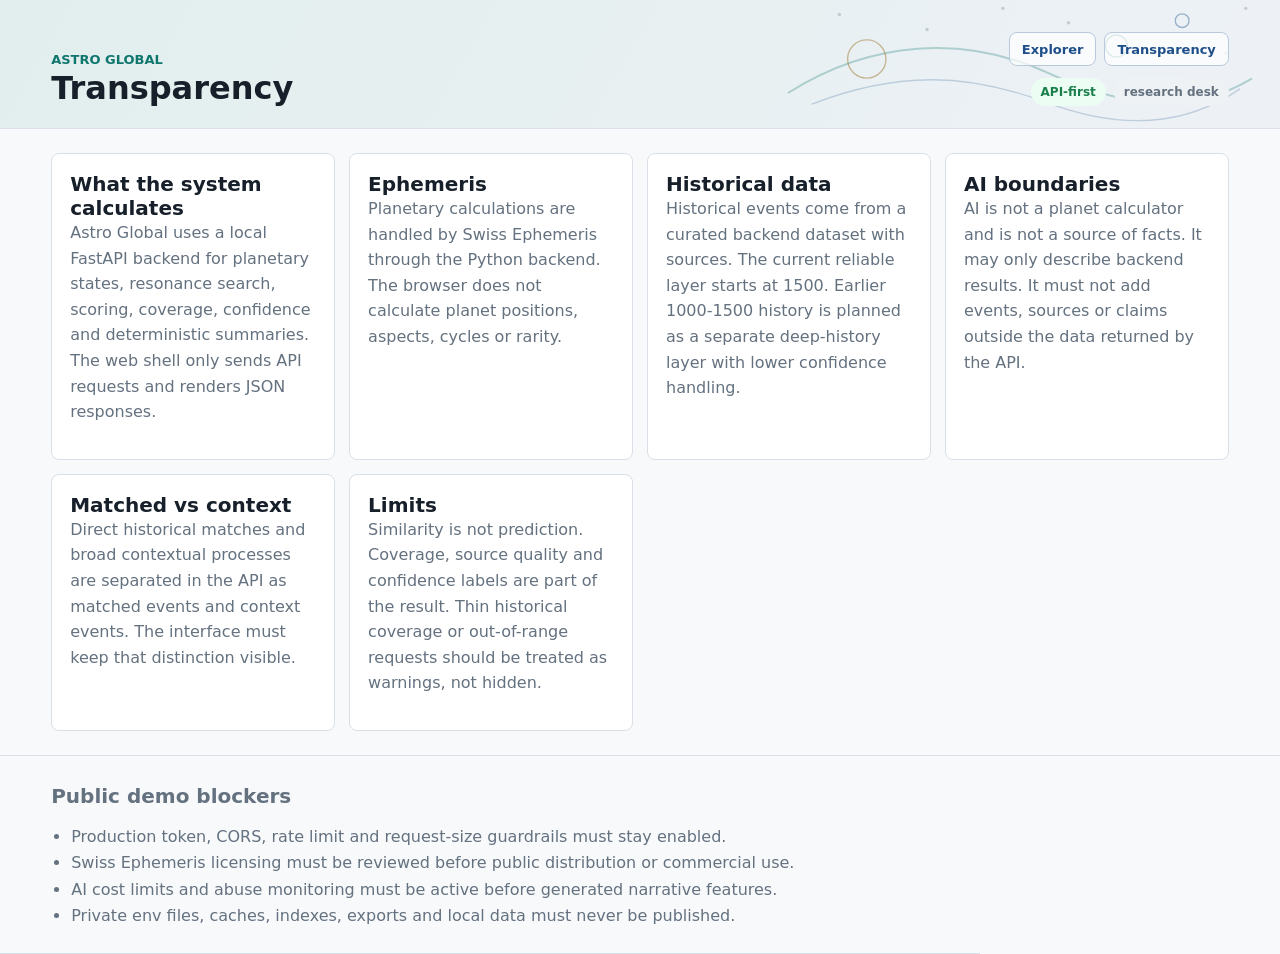
==== web/transparency/index.html @ ae2123a4 "feat: add web transparency page" ====
<!doctype html>
<html lang="pl">
  <head>
    <meta charset="utf-8" />
    <meta name="viewport" content="width=device-width, initial-scale=1" />
    <title>Astro Global Transparency</title>
    <link rel="stylesheet" href="../styles.css" />
  </head>
  <body>
    <header class="topbar">
      <div>
        <p class="eyebrow">Astro Global</p>
        <h1>Transparency</h1>
      </div>
      <div class="topbar-side">
        <nav class="site-nav" aria-label="Site navigation">
          <a href="../index.html">Explorer</a>
          <a href="./">Transparency</a>
        </nav>
        <div class="status-strip">
          <span class="badge ok">API-first</span>
          <span class="badge muted">research desk</span>
        </div>
      </div>
    </header>

    <main>
      <section class="band transparency-grid" aria-label="Project transparency">
        <article class="transparency-card">
          <h2>What the system calculates</h2>
          <p>
            Astro Global uses a local FastAPI backend for planetary states, resonance
            search, scoring, coverage, confidence and deterministic summaries. The web
            shell only sends API requests and renders JSON responses.
          </p>
        </article>

        <article class="transparency-card">
          <h2>Ephemeris</h2>
          <p>
            Planetary calculations are handled by Swiss Ephemeris through the Python
            backend. The browser does not calculate planet positions, aspects, cycles or
            rarity.
          </p>
        </article>

        <article class="transparency-card">
          <h2>Historical data</h2>
          <p>
            Historical events come from a curated backend dataset with sources. The
            current reliable layer starts at 1500. Earlier 1000-1500 history is planned
            as a separate deep-history layer with lower confidence handling.
          </p>
        </article>

        <article class="transparency-card">
          <h2>AI boundaries</h2>
          <p>
            AI is not a planet calculator and is not a source of facts. It may only
            describe backend results. It must not add events, sources or claims outside
            the data returned by the API.
          </p>
        </article>

        <article class="transparency-card">
          <h2>Matched vs context</h2>
          <p>
            Direct historical matches and broad contextual processes are separated in
            the API as matched events and context events. The interface must keep that
            distinction visible.
          </p>
        </article>

        <article class="transparency-card">
          <h2>Limits</h2>
          <p>
            Similarity is not prediction. Coverage, source quality and confidence labels
            are part of the result. Thin historical coverage or out-of-range requests
            should be treated as warnings, not hidden.
          </p>
        </article>
      </section>

      <section class="band transparency-note">
        <h2>Public demo blockers</h2>
        <ul class="plain-list">
          <li>Production token, CORS, rate limit and request-size guardrails must stay enabled.</li>
          <li>Swiss Ephemeris licensing must be reviewed before public distribution or commercial use.</li>
          <li>AI cost limits and abuse monitoring must be active before generated narrative features.</li>
          <li>Private env files, caches, indexes, exports and local data must never be published.</li>
        </ul>
      </section>
    </main>
  </body>
</html>
---- web/styles.css ----
:root {
  color-scheme: light;
  --ink: #17202a;
  --muted: #64717f;
  --line: #d9e0e7;
  --paper: #f7f9fb;
  --panel: #ffffff;
  --teal: #0f766e;
  --blue: #1f4f8a;
  --amber: #a16207;
  --red: #b42318;
  --green: #1b7f4b;
  font-family:
    Inter, ui-sans-serif, system-ui, -apple-system, BlinkMacSystemFont, "Segoe UI", sans-serif;
}

* {
  box-sizing: border-box;
}

body {
  margin: 0;
  background: var(--paper);
  color: var(--ink);
}

.topbar {
  min-height: 128px;
  display: flex;
  align-items: end;
  justify-content: space-between;
  gap: 24px;
  padding: 32px clamp(18px, 4vw, 56px) 22px;
  border-bottom: 1px solid var(--line);
  background:
    linear-gradient(120deg, rgba(15, 118, 110, 0.12), rgba(31, 79, 138, 0.08)),
    url("./assets/horizon.svg") right bottom / 520px auto no-repeat,
    var(--panel);
}

.eyebrow {
  margin: 0 0 4px;
  color: var(--teal);
  font-size: 13px;
  font-weight: 700;
  text-transform: uppercase;
}

h1,
h2,
h3,
p {
  margin-top: 0;
}

h1 {
  margin-bottom: 0;
  font-size: 32px;
  line-height: 1.1;
  letter-spacing: 0;
}

h2 {
  margin-bottom: 0;
  font-size: 20px;
}

h3 {
  margin-bottom: 10px;
  font-size: 16px;
}

.band {
  padding: 24px clamp(18px, 4vw, 56px);
  border-bottom: 1px solid var(--line);
}

.control-grid,
.search-grid {
  display: grid;
  align-items: end;
  gap: 14px;
}

.control-grid {
  grid-template-columns: minmax(220px, 1.2fr) minmax(220px, 1fr) auto;
}

.search-grid {
  grid-template-columns: minmax(220px, 1.4fr) minmax(120px, 0.7fr) minmax(220px, 1fr) repeat(3, minmax(110px, 0.55fr)) auto;
}

label {
  display: grid;
  gap: 6px;
  color: var(--muted);
  font-size: 13px;
  font-weight: 700;
}

input,
select,
button {
  min-height: 42px;
  border: 1px solid var(--line);
  border-radius: 8px;
  font: inherit;
}

input,
select {
  width: 100%;
  padding: 0 12px;
  background: var(--panel);
  color: var(--ink);
}

button {
  padding: 0 16px;
  background: var(--panel);
  color: var(--blue);
  border-color: #b9c9dc;
  cursor: pointer;
  font-weight: 700;
}

button:hover {
  border-color: var(--blue);
}

.primary-action {
  background: var(--teal);
  border-color: var(--teal);
  color: #fff;
}

.button-row {
  display: flex;
  gap: 8px;
  flex-wrap: wrap;
}

.status-strip {
  display: flex;
  gap: 8px;
  flex-wrap: wrap;
  justify-content: end;
}

.topbar-side {
  display: grid;
  justify-items: end;
  gap: 12px;
}

.site-nav {
  display: flex;
  flex-wrap: wrap;
  gap: 8px;
  justify-content: end;
}

.site-nav a {
  display: inline-flex;
  align-items: center;
  min-height: 34px;
  padding: 0 12px;
  border: 1px solid #b9c9dc;
  border-radius: 8px;
  background: rgba(255, 255, 255, 0.72);
  color: var(--blue);
  font-size: 13px;
  font-weight: 800;
  text-decoration: none;
}

.site-nav a:hover {
  border-color: var(--blue);
  background: #fff;
}

.badge {
  display: inline-flex;
  align-items: center;
  min-height: 28px;
  padding: 0 10px;
  border-radius: 999px;
  background: #edf7f5;
  color: var(--teal);
  font-size: 12px;
  font-weight: 800;
}

.badge.muted {
  background: #eef2f5;
  color: var(--muted);
}

.badge.warn {
  background: #fff7e6;
  color: var(--amber);
}

.badge.error {
  background: #fff1f0;
  color: var(--red);
}

.badge.ok {
  background: #ecfdf3;
  color: var(--green);
}

.output-head {
  display: flex;
  align-items: center;
  justify-content: space-between;
  gap: 16px;
  margin-bottom: 16px;
}

.summary-panel {
  display: grid;
  gap: 10px;
  margin-bottom: 18px;
}

.summary-text {
  max-width: 980px;
  line-height: 1.55;
}

.metric-row {
  display: flex;
  gap: 8px;
  flex-wrap: wrap;
}

.episodes-panel {
  display: grid;
  grid-template-columns: repeat(auto-fit, minmax(280px, 1fr));
  gap: 14px;
  margin-bottom: 18px;
}

.episode {
  border: 1px solid var(--line);
  border-radius: 8px;
  background: var(--panel);
  padding: 14px;
}

.event-list {
  margin: 0;
  padding-left: 18px;
  color: var(--ink);
  line-height: 1.5;
}

.event-list small {
  color: var(--muted);
}

.json-panel {
  max-height: 420px;
  overflow: auto;
  margin: 0;
  padding: 16px;
  border: 1px solid var(--line);
  border-radius: 8px;
  background: #101820;
  color: #dbeafe;
  font-size: 12px;
  line-height: 1.5;
}

.transparency-grid {
  display: grid;
  grid-template-columns: repeat(auto-fit, minmax(280px, 1fr));
  gap: 14px;
}

.transparency-card {
  min-height: 190px;
  padding: 18px;
  border: 1px solid var(--line);
  border-radius: 8px;
  background: var(--panel);
}

.transparency-card p,
.transparency-note {
  color: var(--muted);
  line-height: 1.6;
}

.transparency-note {
  max-width: 980px;
}

.plain-list {
  margin: 12px 0 0;
  padding-left: 20px;
  line-height: 1.65;
}

@media (max-width: 1040px) {
  .control-grid,
  .search-grid {
    grid-template-columns: 1fr 1fr;
  }

  .primary-action,
  .button-row {
    grid-column: 1 / -1;
  }
}

@media (max-width: 680px) {
  .topbar {
    align-items: start;
    flex-direction: column;
  }

  .topbar-side,
  .site-nav,
  .status-strip {
    justify-items: start;
    justify-content: start;
  }

  .control-grid,
  .search-grid {
    grid-template-columns: 1fr;
  }

  .button-row {
    display: grid;
    grid-template-columns: 1fr;
  }
}
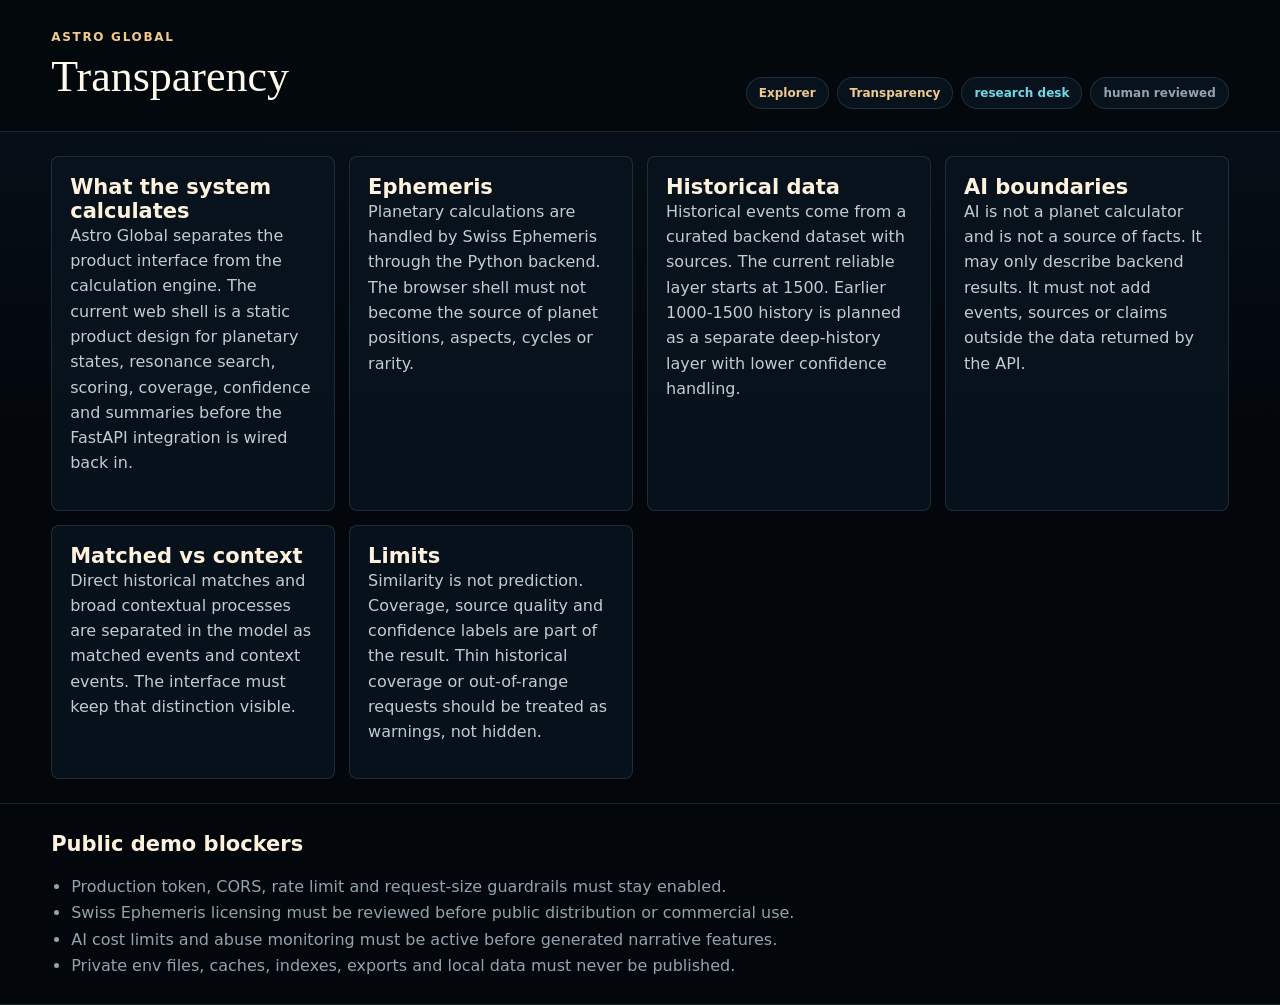
==== commit c884f0e0: "feat: build astro global frontend shell" ====
--- a/web/transparency/index.html
+++ b/web/transparency/index.html
@@ -18,8 +18,8 @@
           <a href="./">Transparency</a>
         </nav>
         <div class="status-strip">
-          <span class="badge ok">API-first</span>
-          <span class="badge muted">research desk</span>
+          <span class="badge ok">research desk</span>
+          <span class="badge muted">human reviewed</span>
         </div>
       </div>
     </header>
@@ -29,9 +29,10 @@
         <article class="transparency-card">
           <h2>What the system calculates</h2>
           <p>
-            Astro Global uses a local FastAPI backend for planetary states, resonance
-            search, scoring, coverage, confidence and deterministic summaries. The web
-            shell only sends API requests and renders JSON responses.
+            Astro Global separates the product interface from the calculation engine.
+            The current web shell is a static product design for planetary states,
+            resonance search, scoring, coverage, confidence and summaries before the
+            FastAPI integration is wired back in.
           </p>
         </article>
 
@@ -39,8 +40,8 @@
           <h2>Ephemeris</h2>
           <p>
             Planetary calculations are handled by Swiss Ephemeris through the Python
-            backend. The browser does not calculate planet positions, aspects, cycles or
-            rarity.
+            backend. The browser shell must not become the source of planet positions,
+            aspects, cycles or rarity.
           </p>
         </article>
 
@@ -66,7 +67,7 @@
           <h2>Matched vs context</h2>
           <p>
             Direct historical matches and broad contextual processes are separated in
-            the API as matched events and context events. The interface must keep that
+            the model as matched events and context events. The interface must keep that
             distinction visible.
           </p>
         </article>
--- a/web/styles.css
+++ b/web/styles.css
@@ -1,15 +1,22 @@
 :root {
-  color-scheme: light;
-  --ink: #17202a;
-  --muted: #64717f;
-  --line: #d9e0e7;
-  --paper: #f7f9fb;
-  --panel: #ffffff;
-  --teal: #0f766e;
-  --blue: #1f4f8a;
-  --amber: #a16207;
-  --red: #b42318;
-  --green: #1b7f4b;
+  color-scheme: dark;
+  --bg: #03070c;
+  --bg-2: #07111b;
+  --panel: rgba(9, 20, 31, 0.88);
+  --panel-2: rgba(12, 28, 42, 0.76);
+  --line: rgba(136, 166, 183, 0.18);
+  --line-strong: rgba(214, 165, 107, 0.48);
+  --text: #edf4f4;
+  --muted: #93a3ad;
+  --soft: #c2ccd0;
+  --copper: #d6a56b;
+  --copper-2: #f0c98d;
+  --cyan: #72d8e7;
+  --green: #93c77d;
+  --violet: #a27ad1;
+  --red: #ba5e55;
+  --radius: 8px;
+  --shadow: 0 26px 90px rgba(0, 0, 0, 0.42);
   font-family:
     Inter, ui-sans-serif, system-ui, -apple-system, BlinkMacSystemFont, "Segoe UI", sans-serif;
 }
@@ -18,32 +25,29 @@
   box-sizing: border-box;
 }
 
+html {
+  min-width: 320px;
+  background: var(--bg);
+}
+
 body {
   margin: 0;
-  background: var(--paper);
-  color: var(--ink);
-}
-
-.topbar {
-  min-height: 128px;
-  display: flex;
-  align-items: end;
-  justify-content: space-between;
-  gap: 24px;
-  padding: 32px clamp(18px, 4vw, 56px) 22px;
-  border-bottom: 1px solid var(--line);
   background:
-    linear-gradient(120deg, rgba(15, 118, 110, 0.12), rgba(31, 79, 138, 0.08)),
-    url("./assets/horizon.svg") right bottom / 520px auto no-repeat,
-    var(--panel);
-}
-
-.eyebrow {
-  margin: 0 0 4px;
-  color: var(--teal);
-  font-size: 13px;
-  font-weight: 700;
-  text-transform: uppercase;
+    linear-gradient(180deg, rgba(8, 18, 29, 0.96), rgba(3, 7, 12, 0.98) 42%),
+    radial-gradient(circle at 50% 0, rgba(114, 216, 231, 0.12), transparent 34%),
+    var(--bg);
+  color: var(--text);
+}
+
+button,
+input,
+select,
+textarea {
+  font: inherit;
+}
+
+button {
+  cursor: pointer;
 }
 
 h1,
@@ -54,229 +58,944 @@
 }
 
 h1 {
-  margin-bottom: 0;
-  font-size: 32px;
-  line-height: 1.1;
+  margin-bottom: 10px;
+  color: #fff8ed;
+  font-family: Georgia, "Times New Roman", serif;
+  font-size: 44px;
+  font-weight: 500;
+  line-height: 1;
   letter-spacing: 0;
 }
 
 h2 {
   margin-bottom: 0;
-  font-size: 20px;
+  color: #fff2dd;
+  font-size: 21px;
+  font-weight: 600;
+  letter-spacing: 0;
 }
 
 h3 {
-  margin-bottom: 10px;
+  margin-bottom: 8px;
+  color: #fff2dd;
   font-size: 16px;
-}
-
-.band {
-  padding: 24px clamp(18px, 4vw, 56px);
+  font-weight: 600;
+}
+
+p {
+  color: var(--soft);
+  line-height: 1.58;
+}
+
+a {
+  color: inherit;
+}
+
+.app-header {
+  position: sticky;
+  top: 0;
+  z-index: 20;
+  display: grid;
+  grid-template-columns: minmax(250px, 360px) 1fr auto;
+  gap: 24px;
+  align-items: center;
+  min-height: 92px;
+  padding: 18px clamp(16px, 2.5vw, 34px);
   border-bottom: 1px solid var(--line);
-}
-
-.control-grid,
-.search-grid {
-  display: grid;
-  align-items: end;
-  gap: 14px;
-}
-
-.control-grid {
-  grid-template-columns: minmax(220px, 1.2fr) minmax(220px, 1fr) auto;
-}
-
-.search-grid {
-  grid-template-columns: minmax(220px, 1.4fr) minmax(120px, 0.7fr) minmax(220px, 1fr) repeat(3, minmax(110px, 0.55fr)) auto;
-}
-
-label {
-  display: grid;
-  gap: 6px;
-  color: var(--muted);
+  background: rgba(3, 8, 13, 0.9);
+  backdrop-filter: blur(18px);
+}
+
+.brand-lockup {
+  display: inline-grid;
+  grid-template-columns: 58px 1fr;
+  gap: 16px;
+  align-items: center;
+  color: var(--text);
+  text-decoration: none;
+}
+
+.brand-mark {
+  position: relative;
+  width: 58px;
+  height: 58px;
+  border: 1px solid var(--line-strong);
+  border-radius: 50%;
+  background:
+    linear-gradient(90deg, transparent 48%, rgba(214, 165, 107, 0.46) 49%, transparent 51%),
+    linear-gradient(0deg, transparent 48%, rgba(214, 165, 107, 0.46) 49%, transparent 51%);
+}
+
+.brand-mark::before,
+.brand-mark::after,
+.brand-ring,
+.brand-core {
+  position: absolute;
+  display: block;
+  content: "";
+}
+
+.brand-mark::before {
+  inset: 10px;
+  border: 1px solid rgba(214, 165, 107, 0.42);
+  border-radius: 50%;
+}
+
+.brand-mark::after {
+  left: 13px;
+  top: 13px;
+  width: 8px;
+  height: 8px;
+  border-radius: 50%;
+  background: var(--copper);
+  box-shadow: 24px 4px 0 rgba(114, 216, 231, 0.9), 11px 26px 0 rgba(214, 165, 107, 0.8);
+}
+
+.brand-core {
+  left: 25px;
+  top: 25px;
+  width: 8px;
+  height: 8px;
+  border-radius: 50%;
+  background: #f5d29a;
+}
+
+.brand-ring {
+  border: 1px solid rgba(214, 165, 107, 0.52);
+  border-radius: 50%;
+  transform: rotate(34deg);
+}
+
+.brand-ring-one {
+  inset: 17px 8px;
+}
+
+.brand-ring-two {
+  inset: 8px 17px;
+}
+
+.brand-name {
+  display: block;
+  color: #fff8ed;
+  font-family: Georgia, "Times New Roman", serif;
+  font-size: 25px;
+  letter-spacing: 0;
+  text-transform: uppercase;
+}
+
+.brand-subtitle {
+  display: block;
+  margin-top: 3px;
+  color: var(--muted);
+  font-size: 11px;
+  font-weight: 700;
+  letter-spacing: 1.8px;
+  text-transform: uppercase;
+}
+
+.primary-nav {
+  display: flex;
+  flex-wrap: wrap;
+  gap: 4px 18px;
+  justify-content: center;
+}
+
+.nav-link {
+  min-height: 36px;
+  padding: 0 0 6px;
+  border: 0;
+  border-bottom: 1px solid transparent;
+  background: transparent;
+  color: var(--soft);
   font-size: 13px;
   font-weight: 700;
+  letter-spacing: 0.8px;
+  text-decoration: none;
+  text-transform: uppercase;
+}
+
+.nav-link:hover,
+.nav-link.active {
+  color: var(--copper-2);
+  border-color: var(--copper);
+}
+
+.nav-link-anchor {
+  display: inline-flex;
+  align-items: center;
+}
+
+.header-actions {
+  display: flex;
+  gap: 10px;
+  justify-content: end;
+}
+
+.icon-button,
+.profile-chip {
+  display: inline-grid;
+  place-items: center;
+  width: 40px;
+  height: 40px;
+  border: 1px solid var(--line);
+  border-radius: 50%;
+  background: rgba(13, 27, 40, 0.62);
+  color: var(--text);
+}
+
+.profile-chip {
+  border-color: rgba(214, 165, 107, 0.58);
+  color: var(--copper-2);
+  font-size: 13px;
+}
+
+.site-shell {
+  padding: 18px clamp(14px, 2vw, 28px) 38px;
+}
+
+.product-intro {
+  display: grid;
+  grid-template-columns: minmax(280px, 1fr) minmax(260px, 620px);
+  gap: 24px;
+  align-items: end;
+  min-height: 190px;
+  padding: 34px 8px 28px;
+}
+
+.intro-copy {
+  max-width: 780px;
+  margin-bottom: 0;
+  color: #d8e4e5;
+  font-size: 18px;
+}
+
+.intro-metrics {
+  display: grid;
+  grid-template-columns: repeat(3, minmax(0, 1fr));
+  gap: 10px;
+}
+
+.intro-metrics span {
+  min-height: 78px;
+  padding: 14px;
+  border: 1px solid var(--line);
+  border-radius: var(--radius);
+  background: rgba(10, 22, 34, 0.78);
+  color: var(--muted);
+  font-size: 12px;
+  line-height: 1.35;
+}
+
+.intro-metrics strong {
+  display: block;
+  margin-bottom: 4px;
+  color: var(--copper-2);
+  font-size: 20px;
+}
+
+.workspace {
+  display: grid;
+  grid-template-columns: minmax(238px, 280px) minmax(0, 1fr) minmax(280px, 330px);
+  gap: 14px;
+  align-items: start;
+}
+
+.side-panel,
+.observatory-panel,
+.sub-panel,
+.research-card,
+.contact-form {
+  border: 1px solid var(--line);
+  border-radius: var(--radius);
+  background:
+    linear-gradient(180deg, rgba(13, 29, 43, 0.88), rgba(5, 13, 22, 0.92)),
+    var(--panel);
+  box-shadow: var(--shadow);
+}
+
+.side-panel,
+.observatory-panel {
+  min-height: 680px;
+}
+
+.side-panel {
+  display: grid;
+  gap: 14px;
+  padding: 18px;
+}
+
+.observatory-panel {
+  overflow: hidden;
+}
+
+.panel-heading,
+.panel-topline {
+  display: flex;
+  gap: 14px;
+  align-items: center;
+  justify-content: space-between;
+}
+
+.panel-topline {
+  padding: 18px 22px 14px;
+  border-bottom: 1px solid var(--line);
+}
+
+.eyebrow {
+  margin: 0 0 8px;
+  color: var(--copper-2);
+  font-size: 12px;
+  font-weight: 800;
+  letter-spacing: 1.7px;
+  text-transform: uppercase;
+}
+
+.panel-note {
+  margin: 0 0 10px;
+  color: var(--muted);
+  font-size: 13px;
+}
+
+.status-pill {
+  display: inline-flex;
+  align-items: center;
+  min-height: 24px;
+  padding: 0 9px;
+  border: 1px solid rgba(214, 165, 107, 0.26);
+  border-radius: 999px;
+  background: rgba(214, 165, 107, 0.08);
+  color: var(--copper-2);
+  font-size: 11px;
+  font-weight: 700;
+  white-space: nowrap;
+}
+
+.status-pill.live {
+  border-color: rgba(114, 216, 231, 0.32);
+  background: rgba(114, 216, 231, 0.08);
+  color: var(--cyan);
+}
+
+.planet-list,
+.context-list {
+  display: grid;
+  gap: 0;
+  margin: 0;
+  padding: 0;
+  list-style: none;
+}
+
+.planet-list li,
+.score-list li {
+  display: flex;
+  align-items: center;
+  justify-content: space-between;
+  gap: 10px;
+  min-height: 34px;
+  border-bottom: 1px solid rgba(136, 166, 183, 0.1);
+  color: var(--soft);
+  font-size: 13px;
+}
+
+.planet-list strong,
+.score-list strong {
+  color: #dce7e7;
+  font-size: 12px;
+  font-weight: 500;
+  text-align: right;
+}
+
+.sub-panel {
+  padding: 16px;
+  box-shadow: none;
+}
+
+.resonance-list {
+  display: grid;
+  gap: 12px;
+}
+
+.resonance-list article {
+  display: grid;
+  grid-template-columns: 38px 1fr auto;
+  gap: 12px;
+  align-items: center;
+}
+
+.resonance-list h3,
+.resonance-list p {
+  margin: 0;
+}
+
+.resonance-list h3 {
+  font-size: 14px;
+}
+
+.resonance-list p,
+.resonance-list strong {
+  color: var(--muted);
+  font-size: 11px;
+  font-weight: 500;
+}
+
+.cycle-icon {
+  display: grid;
+  place-items: center;
+  width: 38px;
+  height: 38px;
+  border: 1px solid rgba(214, 165, 107, 0.38);
+  border-radius: 50%;
+  color: var(--copper-2);
+}
+
+.tool-row {
+  display: flex;
+  flex-wrap: wrap;
+  gap: 7px;
+  justify-content: end;
+}
+
+.tool-chip {
+  min-height: 34px;
+  padding: 0 12px;
+  border: 1px solid rgba(136, 166, 183, 0.12);
+  border-radius: 6px;
+  background: rgba(7, 18, 29, 0.76);
+  color: var(--muted);
+  font-size: 11px;
+  text-transform: uppercase;
+}
+
+.tool-chip.active {
+  border-color: rgba(214, 165, 107, 0.5);
+  color: var(--copper-2);
+}
+
+.sky-stage {
+  position: relative;
+  display: grid;
+  grid-template-columns: minmax(320px, 1fr) minmax(210px, 270px);
+  gap: 12px;
+  min-height: 390px;
+  padding: 22px;
+  overflow: hidden;
+  border-bottom: 1px solid var(--line);
+}
+
+.star-field {
+  position: absolute;
+  inset: 0;
+  opacity: 0.78;
+  background-image:
+    radial-gradient(circle at 12% 22%, rgba(240, 201, 141, 0.9) 0 1px, transparent 2px),
+    radial-gradient(circle at 36% 14%, rgba(114, 216, 231, 0.74) 0 1px, transparent 2px),
+    radial-gradient(circle at 58% 28%, rgba(240, 201, 141, 0.75) 0 1px, transparent 2px),
+    radial-gradient(circle at 78% 18%, rgba(240, 201, 141, 0.65) 0 1px, transparent 2px),
+    radial-gradient(circle at 88% 52%, rgba(114, 216, 231, 0.55) 0 1px, transparent 2px),
+    linear-gradient(rgba(214, 165, 107, 0.08) 1px, transparent 1px),
+    linear-gradient(90deg, rgba(214, 165, 107, 0.08) 1px, transparent 1px);
+  background-size: auto, auto, auto, auto, auto, 86px 86px, 86px 86px;
+}
+
+.orbital-map {
+  position: relative;
+  z-index: 1;
+  width: min(100%, 570px);
+  aspect-ratio: 1;
+  margin: auto;
+  border-radius: 50%;
+  background:
+    radial-gradient(circle, rgba(240, 201, 141, 0.18), transparent 11%),
+    repeating-conic-gradient(from 8deg, rgba(214, 165, 107, 0.18) 0 1deg, transparent 1deg 14deg);
+}
+
+.sun-core,
+.orbit,
+.planet-marker {
+  position: absolute;
+  display: grid;
+  place-items: center;
+  border-radius: 50%;
+}
+
+.sun-core {
+  left: 50%;
+  top: 50%;
+  width: 36px;
+  height: 36px;
+  background: var(--copper-2);
+  transform: translate(-50%, -50%);
+  box-shadow: 0 0 34px rgba(240, 201, 141, 0.5);
+}
+
+.orbit {
+  inset: var(--inset);
+  border: 1px solid rgba(214, 165, 107, 0.24);
+}
+
+.orbit-one {
+  --inset: 21%;
+}
+
+.orbit-two {
+  --inset: 15%;
+}
+
+.orbit-three {
+  --inset: 9%;
+}
+
+.orbit-four {
+  --inset: 3%;
+}
+
+.orbit-five {
+  --inset: -3%;
+}
+
+.planet-marker {
+  z-index: 2;
+  width: 38px;
+  height: 38px;
+  border: 1px solid rgba(214, 165, 107, 0.56);
+  background: rgba(7, 16, 26, 0.94);
+  color: var(--copper-2);
+  font-size: 20px;
+}
+
+.saturn {
+  left: 25%;
+  top: 8%;
+}
+
+.jupiter {
+  left: 16%;
+  top: 49%;
+}
+
+.uranus {
+  left: 33%;
+  top: 24%;
+}
+
+.neptune {
+  left: 76%;
+  top: 19%;
+}
+
+.pluto {
+  left: 66%;
+  top: 75%;
+}
+
+.node {
+  left: 37%;
+  top: 78%;
+}
+
+.active-resonance {
+  position: relative;
+  z-index: 1;
+  align-self: center;
+  padding: 20px;
+  border: 1px solid var(--line);
+  border-radius: var(--radius);
+  background: rgba(8, 18, 28, 0.88);
+}
+
+.active-resonance h3 {
+  margin-bottom: 4px;
+  font-family: Georgia, "Times New Roman", serif;
+  font-size: 24px;
+  font-weight: 500;
+}
+
+.resonance-type {
+  margin-bottom: 8px;
+  color: var(--copper);
+  font-size: 12px;
+  text-transform: uppercase;
+}
+
+.active-resonance > strong {
+  display: block;
+  margin-bottom: 18px;
+  color: var(--copper-2);
+  font-size: 32px;
+  font-weight: 500;
+}
+
+dl {
+  display: grid;
+  gap: 10px;
+  margin: 0 0 18px;
+}
+
+dl div {
+  display: grid;
+  gap: 2px;
+}
+
+dt {
+  color: var(--muted);
+  font-size: 12px;
+}
+
+dd {
+  margin: 0;
+  color: var(--text);
+  font-size: 13px;
+}
+
+.text-action {
+  min-height: 34px;
+  padding: 0;
+  border: 0;
+  background: transparent;
+  color: var(--copper-2);
+  font-weight: 700;
+  text-transform: uppercase;
+}
+
+.timeline-module {
+  padding: 14px 22px 0;
+  border-bottom: 1px solid var(--line);
+}
+
+.timeline-scale,
+.timeline-track {
+  position: relative;
+  display: grid;
+  grid-template-columns: repeat(6, 1fr);
+  align-items: center;
+  min-height: 32px;
+}
+
+.timeline-scale {
+  color: var(--muted);
+  font-size: 12px;
+}
+
+.timeline-track {
+  margin-bottom: 18px;
+  border-top: 1px solid rgba(214, 165, 107, 0.38);
+  border-bottom: 1px solid rgba(136, 166, 183, 0.12);
+}
+
+.timeline-track span {
+  position: absolute;
+  top: -5px;
+  width: 9px;
+  height: 9px;
+  border-radius: 50%;
+  background: var(--copper);
+}
+
+.timeline-track .hot {
+  background: var(--red);
+}
+
+.timeline-track .cyan {
+  background: var(--cyan);
+}
+
+.era-cards {
+  display: grid;
+  grid-template-columns: repeat(5, minmax(120px, 1fr));
+  gap: 8px;
+  padding-bottom: 14px;
+}
+
+.era-cards article {
+  min-height: 116px;
+  padding: 12px;
+  border: 1px solid rgba(136, 166, 183, 0.15);
+  border-radius: 6px;
+  background: rgba(8, 18, 29, 0.7);
+}
+
+.era-cards article.selected {
+  border-color: var(--line-strong);
+}
+
+.era-cards strong {
+  display: block;
+  margin-bottom: 8px;
+  color: var(--copper-2);
+}
+
+.era-cards span {
+  display: block;
+  margin-bottom: 6px;
+  color: var(--text);
+  font-size: 13px;
+}
+
+.era-cards p {
+  margin-bottom: 0;
+  color: var(--muted);
+  font-size: 12px;
+  line-height: 1.45;
+}
+
+.view-panel {
+  padding: 20px 22px 22px;
+}
+
+.view-intro {
+  display: grid;
+  grid-template-columns: minmax(180px, 260px) 1fr;
+  gap: 18px;
+  align-items: start;
+  margin-bottom: 16px;
+}
+
+.view-intro p:last-child {
+  margin-bottom: 0;
+}
+
+.research-grid {
+  display: grid;
+  grid-template-columns: repeat(3, minmax(0, 1fr));
+  gap: 10px;
+}
+
+.research-card {
+  min-height: 180px;
+  padding: 16px;
+  box-shadow: none;
+}
+
+.card-label {
+  margin-bottom: 8px;
+  color: var(--cyan);
+  font-size: 12px;
+  font-weight: 800;
+  text-transform: uppercase;
+}
+
+.research-card p:not(.card-label) {
+  margin-bottom: 14px;
+  color: var(--muted);
+  font-size: 13px;
+}
+
+.badge-row {
+  display: flex;
+  flex-wrap: wrap;
+  gap: 7px;
+}
+
+.cycle-bars {
+  display: grid;
+  gap: 18px;
+}
+
+.cycle-bars article div {
+  display: flex;
+  justify-content: space-between;
+  gap: 12px;
+}
+
+.cycle-bars strong,
+.cycle-bars span,
+.cycle-bars p {
+  font-size: 12px;
+}
+
+.cycle-bars span,
+.cycle-bars p {
+  color: var(--muted);
+}
+
+meter {
+  width: 100%;
+  height: 6px;
+  margin: 8px 0;
+}
+
+meter::-webkit-meter-bar {
+  border: 0;
+  border-radius: 99px;
+  background: rgba(136, 166, 183, 0.14);
+}
+
+meter::-webkit-meter-optimum-value {
+  border-radius: 99px;
+  background: linear-gradient(90deg, var(--copper), var(--copper-2));
+}
+
+.confidence-panel {
+  display: grid;
+  grid-template-columns: 116px 1fr;
+  gap: 14px;
+  align-items: center;
+}
+
+.confidence-panel .eyebrow {
+  grid-column: 1 / -1;
+}
+
+.confidence-ring {
+  display: grid;
+  place-items: center;
+  width: 108px;
+  aspect-ratio: 1;
+  border-radius: 50%;
+  background:
+    radial-gradient(circle at center, rgba(7, 16, 25, 1) 0 57%, transparent 58%),
+    conic-gradient(var(--copper-2) 0 259deg, rgba(136, 166, 183, 0.18) 259deg);
+}
+
+.confidence-ring span {
+  color: var(--copper-2);
+  font-size: 25px;
+}
+
+.confidence-ring small {
+  color: var(--muted);
+  font-size: 10px;
+  text-transform: uppercase;
+}
+
+.score-list {
+  display: grid;
+  gap: 4px;
+  margin: 0;
+  padding: 0;
+  list-style: none;
+}
+
+.context-list {
+  gap: 16px;
+}
+
+.context-list li {
+  display: grid;
+  grid-template-columns: 46px 1fr;
+  gap: 12px;
+  color: var(--muted);
+  font-size: 13px;
+}
+
+.context-list strong {
+  color: var(--copper-2);
+}
+
+.contact-form {
+  display: grid;
+  grid-template-columns: repeat(3, minmax(0, 1fr));
+  gap: 12px;
+  margin-top: 12px;
+  padding: 16px;
+  box-shadow: none;
+}
+
+label {
+  display: grid;
+  gap: 6px;
+  color: var(--muted);
+  font-size: 12px;
+  font-weight: 700;
+  text-transform: uppercase;
 }
 
 input,
 select,
-button {
+textarea {
+  width: 100%;
+  min-height: 40px;
+  border: 1px solid rgba(136, 166, 183, 0.22);
+  border-radius: 6px;
+  background: rgba(4, 11, 18, 0.86);
+  color: var(--text);
+  padding: 9px 10px;
+}
+
+textarea {
+  resize: vertical;
+}
+
+.wide-field {
+  grid-column: span 3;
+}
+
+.consent-field {
+  grid-template-columns: 18px 1fr;
+  align-items: center;
+  text-transform: none;
+}
+
+.consent-field input {
+  min-height: 18px;
+}
+
+.primary-action {
   min-height: 42px;
-  border: 1px solid var(--line);
-  border-radius: 8px;
-  font: inherit;
-}
-
-input,
-select {
-  width: 100%;
-  padding: 0 12px;
-  background: var(--panel);
-  color: var(--ink);
-}
-
-button {
-  padding: 0 16px;
-  background: var(--panel);
-  color: var(--blue);
-  border-color: #b9c9dc;
-  cursor: pointer;
-  font-weight: 700;
-}
-
-button:hover {
-  border-color: var(--blue);
-}
-
-.primary-action {
-  background: var(--teal);
-  border-color: var(--teal);
-  color: #fff;
-}
-
-.button-row {
+  border: 1px solid var(--line-strong);
+  border-radius: 6px;
+  background: rgba(214, 165, 107, 0.14);
+  color: var(--copper-2);
+  font-weight: 800;
+}
+
+.form-state {
+  align-self: center;
+  color: var(--cyan);
+  font-size: 13px;
+}
+
+.topbar {
   display: flex;
-  gap: 8px;
-  flex-wrap: wrap;
-}
-
+  align-items: end;
+  justify-content: space-between;
+  gap: 24px;
+  min-height: 120px;
+  padding: 28px clamp(18px, 4vw, 56px) 22px;
+  border-bottom: 1px solid var(--line);
+  background: rgba(3, 8, 13, 0.92);
+}
+
+.topbar-side,
+.site-nav,
 .status-strip {
-  display: flex;
-  gap: 8px;
-  flex-wrap: wrap;
-  justify-content: end;
-}
-
-.topbar-side {
-  display: grid;
-  justify-items: end;
-  gap: 12px;
-}
-
-.site-nav {
   display: flex;
   flex-wrap: wrap;
   gap: 8px;
   justify-content: end;
 }
 
-.site-nav a {
-  display: inline-flex;
-  align-items: center;
-  min-height: 34px;
-  padding: 0 12px;
-  border: 1px solid #b9c9dc;
-  border-radius: 8px;
-  background: rgba(255, 255, 255, 0.72);
-  color: var(--blue);
-  font-size: 13px;
-  font-weight: 800;
-  text-decoration: none;
-}
-
-.site-nav a:hover {
-  border-color: var(--blue);
-  background: #fff;
-}
-
+.site-nav a,
 .badge {
   display: inline-flex;
   align-items: center;
-  min-height: 28px;
-  padding: 0 10px;
+  min-height: 32px;
+  padding: 0 12px;
+  border: 1px solid var(--line);
   border-radius: 999px;
-  background: #edf7f5;
-  color: var(--teal);
+  background: rgba(10, 22, 34, 0.78);
+  color: var(--copper-2);
   font-size: 12px;
   font-weight: 800;
+  text-decoration: none;
+}
+
+.badge.ok {
+  color: var(--cyan);
 }
 
 .badge.muted {
-  background: #eef2f5;
-  color: var(--muted);
-}
-
-.badge.warn {
-  background: #fff7e6;
-  color: var(--amber);
-}
-
-.badge.error {
-  background: #fff1f0;
-  color: var(--red);
-}
-
-.badge.ok {
-  background: #ecfdf3;
-  color: var(--green);
-}
-
-.output-head {
-  display: flex;
-  align-items: center;
-  justify-content: space-between;
-  gap: 16px;
-  margin-bottom: 16px;
-}
-
-.summary-panel {
-  display: grid;
-  gap: 10px;
-  margin-bottom: 18px;
-}
-
-.summary-text {
-  max-width: 980px;
-  line-height: 1.55;
-}
-
-.metric-row {
-  display: flex;
-  gap: 8px;
-  flex-wrap: wrap;
-}
-
-.episodes-panel {
-  display: grid;
-  grid-template-columns: repeat(auto-fit, minmax(280px, 1fr));
-  gap: 14px;
-  margin-bottom: 18px;
-}
-
-.episode {
-  border: 1px solid var(--line);
-  border-radius: 8px;
-  background: var(--panel);
-  padding: 14px;
-}
-
-.event-list {
-  margin: 0;
-  padding-left: 18px;
-  color: var(--ink);
-  line-height: 1.5;
-}
-
-.event-list small {
-  color: var(--muted);
-}
-
-.json-panel {
-  max-height: 420px;
-  overflow: auto;
-  margin: 0;
-  padding: 16px;
-  border: 1px solid var(--line);
-  border-radius: 8px;
-  background: #101820;
-  color: #dbeafe;
-  font-size: 12px;
-  line-height: 1.5;
+  color: var(--muted);
+}
+
+.band {
+  padding: 24px clamp(18px, 4vw, 56px);
+  border-bottom: 1px solid var(--line);
 }
 
 .transparency-grid {
   display: grid;
-  grid-template-columns: repeat(auto-fit, minmax(280px, 1fr));
+  grid-template-columns: repeat(auto-fit, minmax(260px, 1fr));
   gap: 14px;
 }
 
@@ -284,18 +1003,13 @@
   min-height: 190px;
   padding: 18px;
   border: 1px solid var(--line);
-  border-radius: 8px;
+  border-radius: var(--radius);
   background: var(--panel);
 }
 
-.transparency-card p,
 .transparency-note {
   color: var(--muted);
   line-height: 1.6;
-}
-
-.transparency-note {
-  max-width: 980px;
 }
 
 .plain-list {
@@ -304,38 +1018,100 @@
   line-height: 1.65;
 }
 
-@media (max-width: 1040px) {
-  .control-grid,
-  .search-grid {
-    grid-template-columns: 1fr 1fr;
-  }
-
-  .primary-action,
-  .button-row {
+@media (max-width: 1280px) {
+  .app-header {
+    grid-template-columns: 1fr;
+  }
+
+  .primary-nav,
+  .header-actions {
+    justify-content: start;
+  }
+
+  .workspace {
+    grid-template-columns: minmax(220px, 300px) minmax(0, 1fr);
+  }
+
+  .right-panel {
     grid-column: 1 / -1;
-  }
-}
-
-@media (max-width: 680px) {
-  .topbar {
+    min-height: auto;
+    grid-template-columns: repeat(3, minmax(0, 1fr));
+  }
+}
+
+@media (max-width: 980px) {
+  .product-intro,
+  .workspace,
+  .sky-stage,
+  .view-intro,
+  .research-grid,
+  .contact-form {
+    grid-template-columns: 1fr;
+  }
+
+  .side-panel,
+  .observatory-panel {
+    min-height: auto;
+  }
+
+  .right-panel {
+    grid-template-columns: 1fr;
+  }
+
+  .era-cards,
+  .intro-metrics {
+    grid-template-columns: repeat(2, minmax(0, 1fr));
+  }
+
+  .wide-field {
+    grid-column: auto;
+  }
+}
+
+@media (max-width: 620px) {
+  .brand-lockup {
+    grid-template-columns: 46px 1fr;
+  }
+
+  .brand-mark {
+    width: 46px;
+    height: 46px;
+  }
+
+  .brand-name {
+    font-size: 20px;
+  }
+
+  h1 {
+    font-size: 34px;
+  }
+
+  .site-shell {
+    padding-inline: 10px;
+  }
+
+  .product-intro,
+  .sky-stage,
+  .view-panel,
+  .panel-topline,
+  .timeline-module {
+    padding-left: 12px;
+    padding-right: 12px;
+  }
+
+  .panel-topline,
+  .panel-heading {
     align-items: start;
     flex-direction: column;
   }
 
-  .topbar-side,
-  .site-nav,
-  .status-strip {
-    justify-items: start;
-    justify-content: start;
-  }
-
-  .control-grid,
-  .search-grid {
+  .era-cards,
+  .intro-metrics,
+  .confidence-panel {
     grid-template-columns: 1fr;
   }
 
-  .button-row {
-    display: grid;
-    grid-template-columns: 1fr;
-  }
-}
+  .orbital-map {
+    min-width: 270px;
+  }
+}
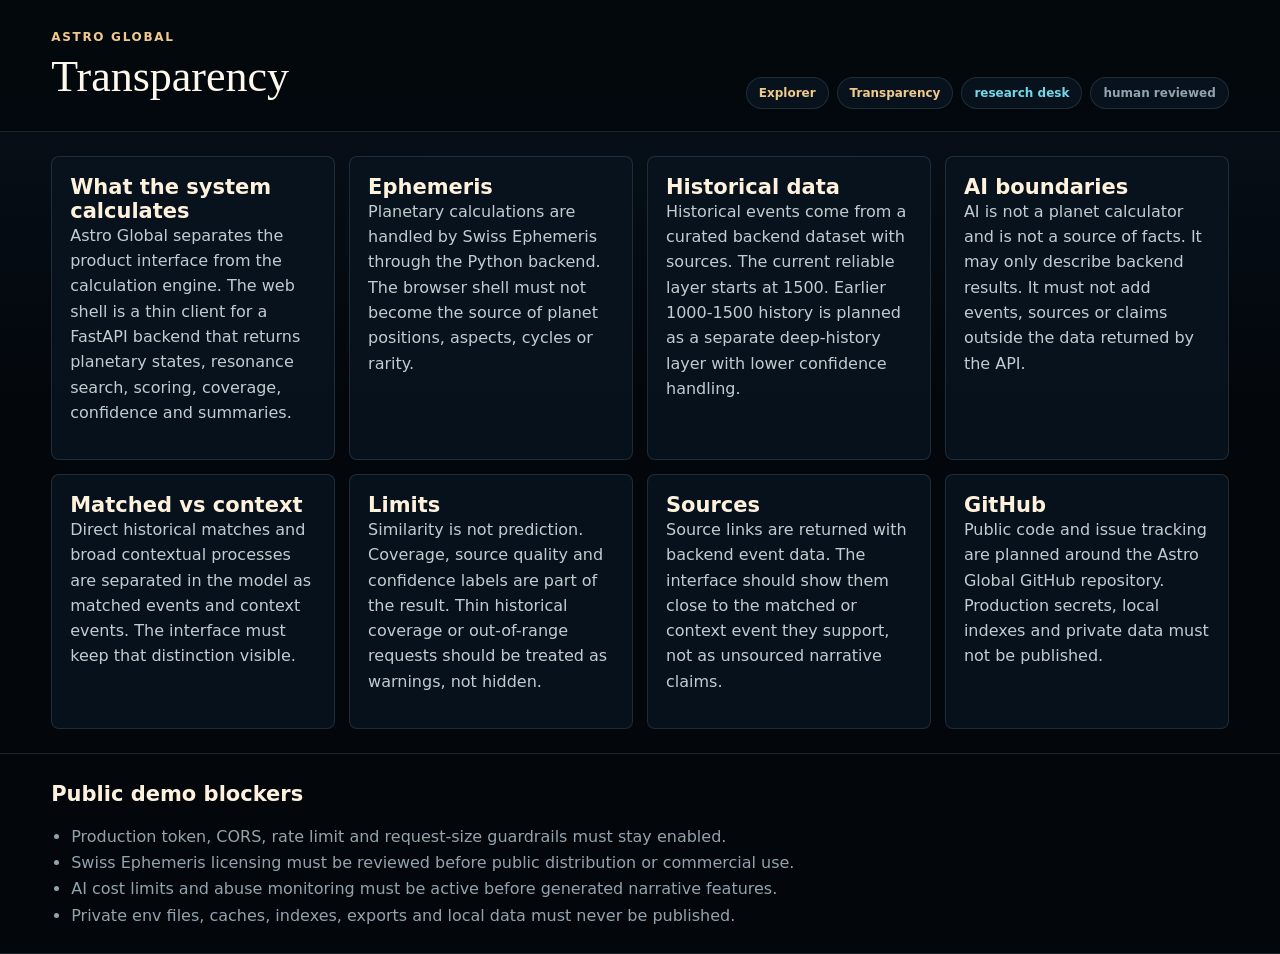
==== commit 0821bfe0: "feat: refine web product screens" ====
--- a/web/transparency/index.html
+++ b/web/transparency/index.html
@@ -30,9 +30,8 @@
           <h2>What the system calculates</h2>
           <p>
             Astro Global separates the product interface from the calculation engine.
-            The current web shell is a static product design for planetary states,
-            resonance search, scoring, coverage, confidence and summaries before the
-            FastAPI integration is wired back in.
+            The web shell is a thin client for a FastAPI backend that returns planetary
+            states, resonance search, scoring, coverage, confidence and summaries.
           </p>
         </article>
 
@@ -80,6 +79,24 @@
             should be treated as warnings, not hidden.
           </p>
         </article>
+
+        <article class="transparency-card">
+          <h2>Sources</h2>
+          <p>
+            Source links are returned with backend event data. The interface should show
+            them close to the matched or context event they support, not as unsourced
+            narrative claims.
+          </p>
+        </article>
+
+        <article class="transparency-card">
+          <h2>GitHub</h2>
+          <p>
+            Public code and issue tracking are planned around the Astro Global GitHub
+            repository. Production secrets, local indexes and private data must not be
+            published.
+          </p>
+        </article>
       </section>
 
       <section class="band transparency-note">
--- a/web/styles.css
+++ b/web/styles.css
@@ -1018,6 +1018,630 @@
   line-height: 1.65;
 }
 
+.developer-drawer {
+  position: fixed;
+  right: 18px;
+  top: 104px;
+  z-index: 30;
+  max-width: min(520px, calc(100vw - 36px));
+}
+
+.developer-drawer summary {
+  display: inline-flex;
+  align-items: center;
+  min-height: 34px;
+  padding: 0 12px;
+  border: 1px solid rgba(136, 166, 183, 0.22);
+  border-radius: 999px;
+  background: rgba(7, 16, 25, 0.92);
+  color: var(--muted);
+  font-size: 12px;
+  font-weight: 800;
+  list-style: none;
+  cursor: pointer;
+}
+
+.developer-drawer summary::-webkit-details-marker {
+  display: none;
+}
+
+.developer-panel {
+  display: grid;
+  grid-template-columns: 1fr 1fr auto;
+  gap: 12px;
+  align-items: end;
+  margin-top: 8px;
+  padding: 14px;
+  border: 1px solid var(--line);
+  border-radius: var(--radius);
+  background: rgba(4, 11, 18, 0.98);
+  box-shadow: var(--shadow);
+}
+
+.developer-note,
+.connection-state {
+  grid-column: 1 / -1;
+  margin: 0;
+  color: var(--muted);
+  font-size: 12px;
+}
+
+.product-root {
+  display: grid;
+  gap: 24px;
+}
+
+.hero-screen {
+  position: relative;
+  display: grid;
+  grid-template-columns: minmax(300px, 1fr) minmax(280px, 520px);
+  gap: 28px;
+  align-items: center;
+  min-height: 620px;
+  padding: clamp(32px, 5vw, 72px);
+  overflow: hidden;
+  border: 1px solid var(--line);
+  border-radius: var(--radius);
+  background:
+    linear-gradient(120deg, rgba(6, 14, 23, 0.92), rgba(12, 28, 42, 0.72)),
+    radial-gradient(circle at 76% 32%, rgba(214, 165, 107, 0.13), transparent 34%),
+    rgba(6, 14, 23, 0.9);
+  box-shadow: var(--shadow);
+}
+
+.hero-copy h1 {
+  font-size: 66px;
+}
+
+.hero-subtitle {
+  margin-bottom: 14px;
+  color: var(--copper-2);
+  font-size: 21px;
+}
+
+.hero-text {
+  max-width: 680px;
+  color: #d8e4e5;
+  font-size: 19px;
+}
+
+.hero-actions {
+  display: flex;
+  flex-wrap: wrap;
+  gap: 10px;
+  margin-top: 24px;
+}
+
+.secondary-action {
+  display: inline-flex;
+  align-items: center;
+  justify-content: center;
+  min-height: 42px;
+  padding: 0 16px;
+  border: 1px solid rgba(136, 166, 183, 0.24);
+  border-radius: 6px;
+  background: rgba(7, 16, 25, 0.76);
+  color: var(--soft);
+  font-weight: 800;
+  text-decoration: none;
+}
+
+.hero-orbit {
+  display: grid;
+  place-items: center;
+}
+
+.product-orbit {
+  width: min(100%, 480px);
+}
+
+.product-section,
+.page-shell {
+  display: grid;
+  gap: 18px;
+}
+
+.page-shell {
+  padding: clamp(20px, 3vw, 34px);
+  border: 1px solid var(--line);
+  border-radius: var(--radius);
+  background:
+    linear-gradient(180deg, rgba(10, 22, 34, 0.82), rgba(4, 11, 18, 0.92)),
+    var(--panel);
+  box-shadow: var(--shadow);
+}
+
+.page-heading {
+  max-width: 860px;
+}
+
+.compact-heading h1 {
+  font-size: 42px;
+}
+
+.page-heading p:last-child {
+  color: #d8e4e5;
+  font-size: 17px;
+}
+
+.feature-grid,
+.status-card-grid {
+  display: grid;
+  grid-template-columns: repeat(3, minmax(0, 1fr));
+  gap: 14px;
+}
+
+.status-card-grid {
+  grid-template-columns: repeat(auto-fit, minmax(210px, 1fr));
+}
+
+.product-card,
+.stat-card,
+.result-header {
+  border: 1px solid var(--line);
+  border-radius: var(--radius);
+  background: rgba(7, 16, 25, 0.72);
+}
+
+.product-card {
+  padding: 18px;
+}
+
+.stat-card {
+  min-height: 96px;
+  padding: 16px;
+}
+
+.stat-card span {
+  display: block;
+  margin-bottom: 9px;
+  color: var(--muted);
+  font-size: 12px;
+  font-weight: 800;
+  text-transform: uppercase;
+}
+
+.stat-card strong {
+  color: var(--copper-2);
+  font-size: 19px;
+}
+
+.section-head,
+.result-header {
+  display: flex;
+  gap: 18px;
+  align-items: start;
+  justify-content: space-between;
+}
+
+.result-header {
+  margin-bottom: 14px;
+  padding: 18px;
+}
+
+.result-header h2 {
+  margin-bottom: 10px;
+  font-size: 28px;
+}
+
+.result-header p {
+  max-width: 860px;
+  margin-bottom: 0;
+}
+
+.result-meta,
+.request-summary,
+.example-row,
+.cycle-explain-grid {
+  display: flex;
+  flex-wrap: wrap;
+  gap: 8px;
+}
+
+.result-meta {
+  justify-content: end;
+  min-width: 230px;
+}
+
+.result-meta span,
+.request-summary span,
+.cycle-explain-grid span {
+  display: inline-flex;
+  align-items: center;
+  min-height: 30px;
+  padding: 5px 10px;
+  border: 1px solid rgba(214, 165, 107, 0.22);
+  border-radius: 999px;
+  background: rgba(214, 165, 107, 0.08);
+  color: var(--copper-2);
+  font-size: 12px;
+}
+
+.cycle-explain-grid {
+  display: grid;
+  grid-template-columns: repeat(2, minmax(0, 1fr));
+  margin-top: 12px;
+}
+
+.cycle-explain-grid span {
+  display: grid;
+  align-items: start;
+  border-radius: 6px;
+  color: var(--soft);
+}
+
+.cycle-explain-grid strong {
+  display: block;
+  margin-bottom: 4px;
+  color: var(--copper-2);
+}
+
+.analysis-form {
+  display: grid;
+  grid-template-columns: minmax(230px, 1fr) auto;
+  gap: 12px;
+  align-items: end;
+  padding: 16px;
+  border: 1px solid var(--line);
+  border-radius: var(--radius);
+  background: rgba(6, 15, 24, 0.78);
+}
+
+.compare-form {
+  grid-template-columns: minmax(200px, 1fr) minmax(200px, 1fr) auto;
+}
+
+.analysis-form .example-row {
+  grid-column: 1 / -1;
+}
+
+.example-row button {
+  min-height: 30px;
+  border: 1px solid rgba(136, 166, 183, 0.2);
+  border-radius: 999px;
+  background: rgba(114, 216, 231, 0.07);
+  color: var(--cyan);
+  font-size: 12px;
+}
+
+.why-card {
+  margin: 12px 0;
+  padding: 14px;
+  border: 1px solid rgba(214, 165, 107, 0.22);
+  border-radius: var(--radius);
+  background: rgba(214, 165, 107, 0.06);
+}
+
+.why-card p {
+  margin-bottom: 0;
+}
+
+.product-episode {
+  background: rgba(7, 16, 25, 0.76);
+}
+
+.technical-details {
+  margin-top: 12px;
+  border-top: 1px solid rgba(136, 166, 183, 0.14);
+  padding-top: 12px;
+}
+
+.technical-details summary {
+  color: var(--copper-2);
+  cursor: pointer;
+  font-size: 13px;
+  font-weight: 800;
+}
+
+.human-note,
+.privacy-note {
+  color: var(--soft);
+  line-height: 1.6;
+}
+
+.privacy-note {
+  margin: 0;
+  padding: 12px;
+  border: 1px solid rgba(214, 165, 107, 0.22);
+  border-radius: var(--radius);
+  background: rgba(214, 165, 107, 0.06);
+}
+
+.seed-card {
+  display: grid;
+  gap: 10px;
+}
+
+.system-bar {
+  display: grid;
+  grid-template-columns: minmax(220px, 1fr) minmax(200px, 0.75fr) auto minmax(180px, auto);
+  gap: 12px;
+  align-items: end;
+  margin-bottom: 8px;
+  padding: 14px;
+  border: 1px solid var(--line);
+  border-radius: var(--radius);
+  background: rgba(6, 15, 24, 0.86);
+}
+
+.connection-state {
+  display: flex;
+  align-items: center;
+  min-height: 42px;
+}
+
+.status-pill.ok {
+  border-color: rgba(114, 216, 231, 0.38);
+  background: rgba(114, 216, 231, 0.1);
+  color: var(--cyan);
+}
+
+.status-pill.error {
+  border-color: rgba(186, 94, 85, 0.5);
+  background: rgba(186, 94, 85, 0.12);
+  color: #ffb3ad;
+}
+
+.status-pill.loading {
+  border-color: rgba(240, 201, 141, 0.5);
+  background: rgba(240, 201, 141, 0.1);
+  color: var(--copper-2);
+}
+
+.inline-form {
+  display: flex;
+  flex-wrap: wrap;
+  gap: 10px;
+  align-items: end;
+  justify-content: end;
+}
+
+.inline-form label {
+  min-width: 132px;
+  max-width: 190px;
+}
+
+.inline-form input {
+  min-height: 36px;
+}
+
+.inline-form .primary-action {
+  min-height: 38px;
+  padding: 0 14px;
+}
+
+.loading-state,
+.empty-state,
+.error-state,
+.warning-box,
+.coverage-strip {
+  border: 1px solid var(--line);
+  border-radius: var(--radius);
+  background: rgba(7, 16, 25, 0.78);
+  color: var(--muted);
+}
+
+.loading-state,
+.empty-state,
+.error-state {
+  display: grid;
+  gap: 6px;
+  min-height: 94px;
+  place-items: center;
+  padding: 18px;
+  text-align: center;
+}
+
+.empty-state.compact {
+  min-height: 48px;
+  place-items: start;
+  text-align: left;
+}
+
+.loading-state span {
+  width: 28px;
+  height: 28px;
+  border: 2px solid rgba(214, 165, 107, 0.22);
+  border-top-color: var(--copper-2);
+  border-radius: 50%;
+  animation: spin 0.9s linear infinite;
+}
+
+.error-state {
+  border-color: rgba(186, 94, 85, 0.44);
+  color: #ffb3ad;
+}
+
+.warning-box {
+  display: grid;
+  gap: 6px;
+  margin: 12px 0;
+  padding: 12px;
+}
+
+.warning-box p {
+  margin: 0;
+  color: var(--copper-2);
+  font-size: 13px;
+}
+
+.coverage-strip {
+  display: flex;
+  flex-wrap: wrap;
+  gap: 8px;
+  margin-bottom: 14px;
+  padding: 10px;
+}
+
+.coverage-strip span {
+  min-height: 26px;
+  padding: 5px 9px;
+  border-radius: 999px;
+  background: rgba(114, 216, 231, 0.08);
+  color: var(--soft);
+  font-size: 12px;
+}
+
+.coverage-strip .warn-text {
+  background: rgba(214, 165, 107, 0.12);
+  color: var(--copper-2);
+}
+
+.cycle-data-grid,
+.compare-grid,
+.seed-grid {
+  display: grid;
+  gap: 12px;
+  margin-bottom: 14px;
+}
+
+.cycle-data-grid {
+  grid-template-columns: repeat(2, minmax(0, 1fr));
+}
+
+.compare-grid {
+  grid-template-columns: repeat(2, minmax(0, 1fr));
+}
+
+.seed-grid {
+  grid-template-columns: repeat(auto-fit, minmax(250px, 1fr));
+}
+
+.episode-list {
+  display: grid;
+  gap: 14px;
+}
+
+.episode-card {
+  padding: 16px;
+  border: 1px solid var(--line);
+  border-radius: var(--radius);
+  background: rgba(8, 18, 29, 0.72);
+}
+
+.episode-head {
+  display: flex;
+  gap: 12px;
+  align-items: start;
+  justify-content: space-between;
+  margin-bottom: 12px;
+}
+
+.episode-head h3,
+.episode-head p {
+  margin-bottom: 0;
+}
+
+.metric-grid {
+  display: grid;
+  grid-template-columns: repeat(3, minmax(0, 1fr));
+  gap: 8px;
+  margin-bottom: 14px;
+}
+
+.metric-grid span {
+  min-height: 58px;
+  padding: 10px;
+  border: 1px solid rgba(136, 166, 183, 0.13);
+  border-radius: 6px;
+  color: var(--muted);
+  font-size: 12px;
+}
+
+.metric-grid strong {
+  display: block;
+  margin-bottom: 3px;
+  color: var(--copper-2);
+  font-size: 15px;
+}
+
+.event-columns {
+  display: grid;
+  grid-template-columns: repeat(2, minmax(0, 1fr));
+  gap: 12px;
+}
+
+.event-card {
+  display: grid;
+  grid-template-columns: 1fr auto;
+  gap: 8px;
+  padding: 11px 0;
+  border-bottom: 1px solid rgba(136, 166, 183, 0.12);
+}
+
+.event-card h4 {
+  margin: 0 0 4px;
+  color: var(--text);
+  font-size: 14px;
+}
+
+.event-card p {
+  margin: 0;
+  color: var(--muted);
+  font-size: 12px;
+}
+
+.source-row,
+.source-list,
+.compact-list {
+  display: flex;
+  flex-wrap: wrap;
+  gap: 7px;
+}
+
+.source-row {
+  grid-column: 1 / -1;
+}
+
+.source-row a,
+.source-row span,
+.source-list a,
+.compact-list span {
+  display: inline-flex;
+  align-items: center;
+  min-height: 24px;
+  padding: 3px 8px;
+  border: 1px solid rgba(114, 216, 231, 0.2);
+  border-radius: 999px;
+  background: rgba(114, 216, 231, 0.06);
+  color: var(--cyan);
+  font-size: 11px;
+  text-decoration: none;
+}
+
+.source-list {
+  display: grid;
+}
+
+.source-list a {
+  justify-content: space-between;
+  border-radius: 6px;
+}
+
+.source-list small {
+  margin-left: 8px;
+  color: var(--muted);
+}
+
+.request-preview {
+  max-height: 260px;
+  overflow: auto;
+  margin: 10px 0 0;
+  padding: 12px;
+  border: 1px solid rgba(136, 166, 183, 0.16);
+  border-radius: 6px;
+  background: rgba(3, 8, 13, 0.8);
+  color: #d4e9ed;
+  font-size: 12px;
+  line-height: 1.45;
+}
+
+@keyframes spin {
+  to {
+    transform: rotate(360deg);
+  }
+}
+
 @media (max-width: 1280px) {
   .app-header {
     grid-template-columns: 1fr;
@@ -1041,11 +1665,21 @@
 
 @media (max-width: 980px) {
   .product-intro,
+  .hero-screen,
   .workspace,
   .sky-stage,
   .view-intro,
   .research-grid,
-  .contact-form {
+  .feature-grid,
+  .contact-form,
+  .system-bar,
+  .developer-panel,
+  .analysis-form,
+  .compare-form,
+  .cycle-explain-grid,
+  .cycle-data-grid,
+  .compare-grid,
+  .event-columns {
     grid-template-columns: 1fr;
   }
 
@@ -1065,6 +1699,23 @@
 
   .wide-field {
     grid-column: auto;
+  }
+
+  .inline-form {
+    justify-content: start;
+  }
+
+  .inline-form label {
+    max-width: none;
+  }
+
+  .section-head,
+  .result-header {
+    flex-direction: column;
+  }
+
+  .result-meta {
+    justify-content: start;
   }
 }
 
@@ -1114,4 +1765,19 @@
   .orbital-map {
     min-width: 270px;
   }
-}
+
+  .metric-grid {
+    grid-template-columns: 1fr;
+  }
+
+  .hero-copy h1 {
+    font-size: 42px;
+  }
+
+  .developer-drawer {
+    left: 10px;
+    right: 10px;
+    top: auto;
+    bottom: 10px;
+  }
+}
